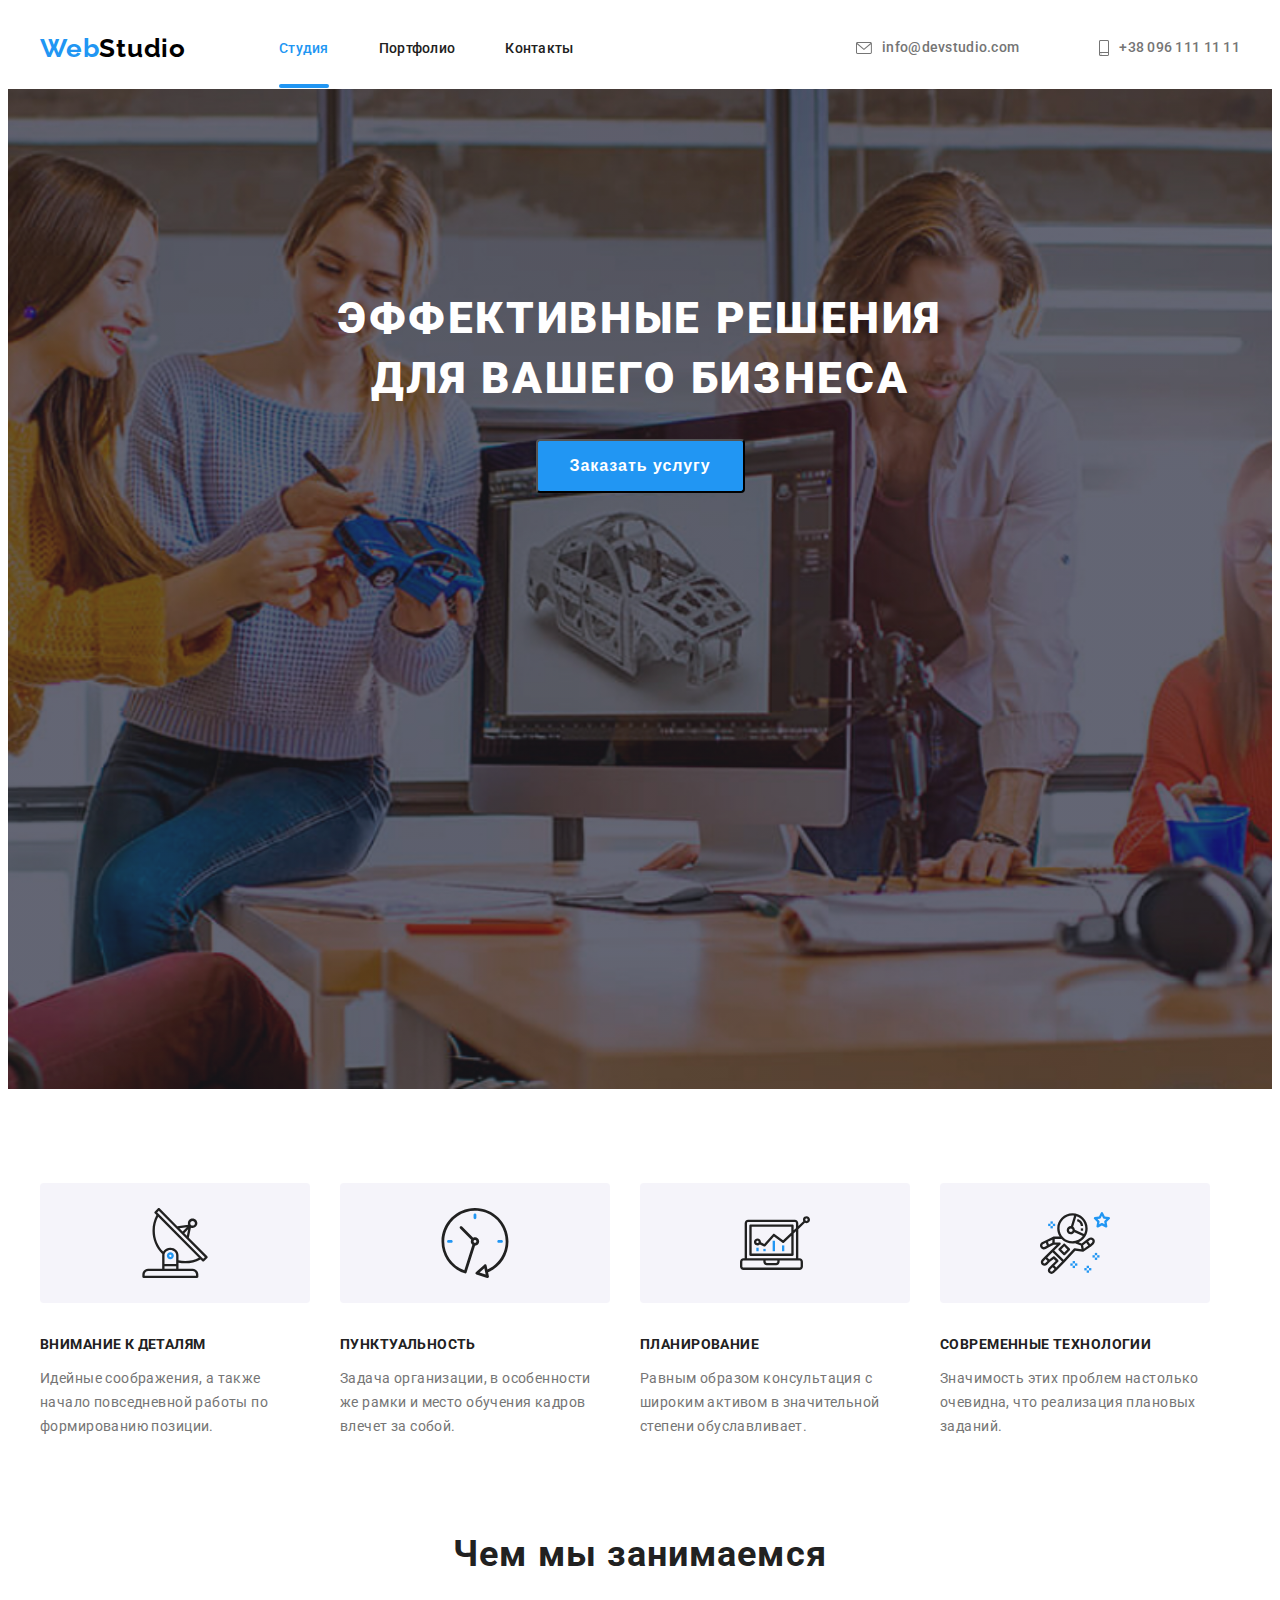
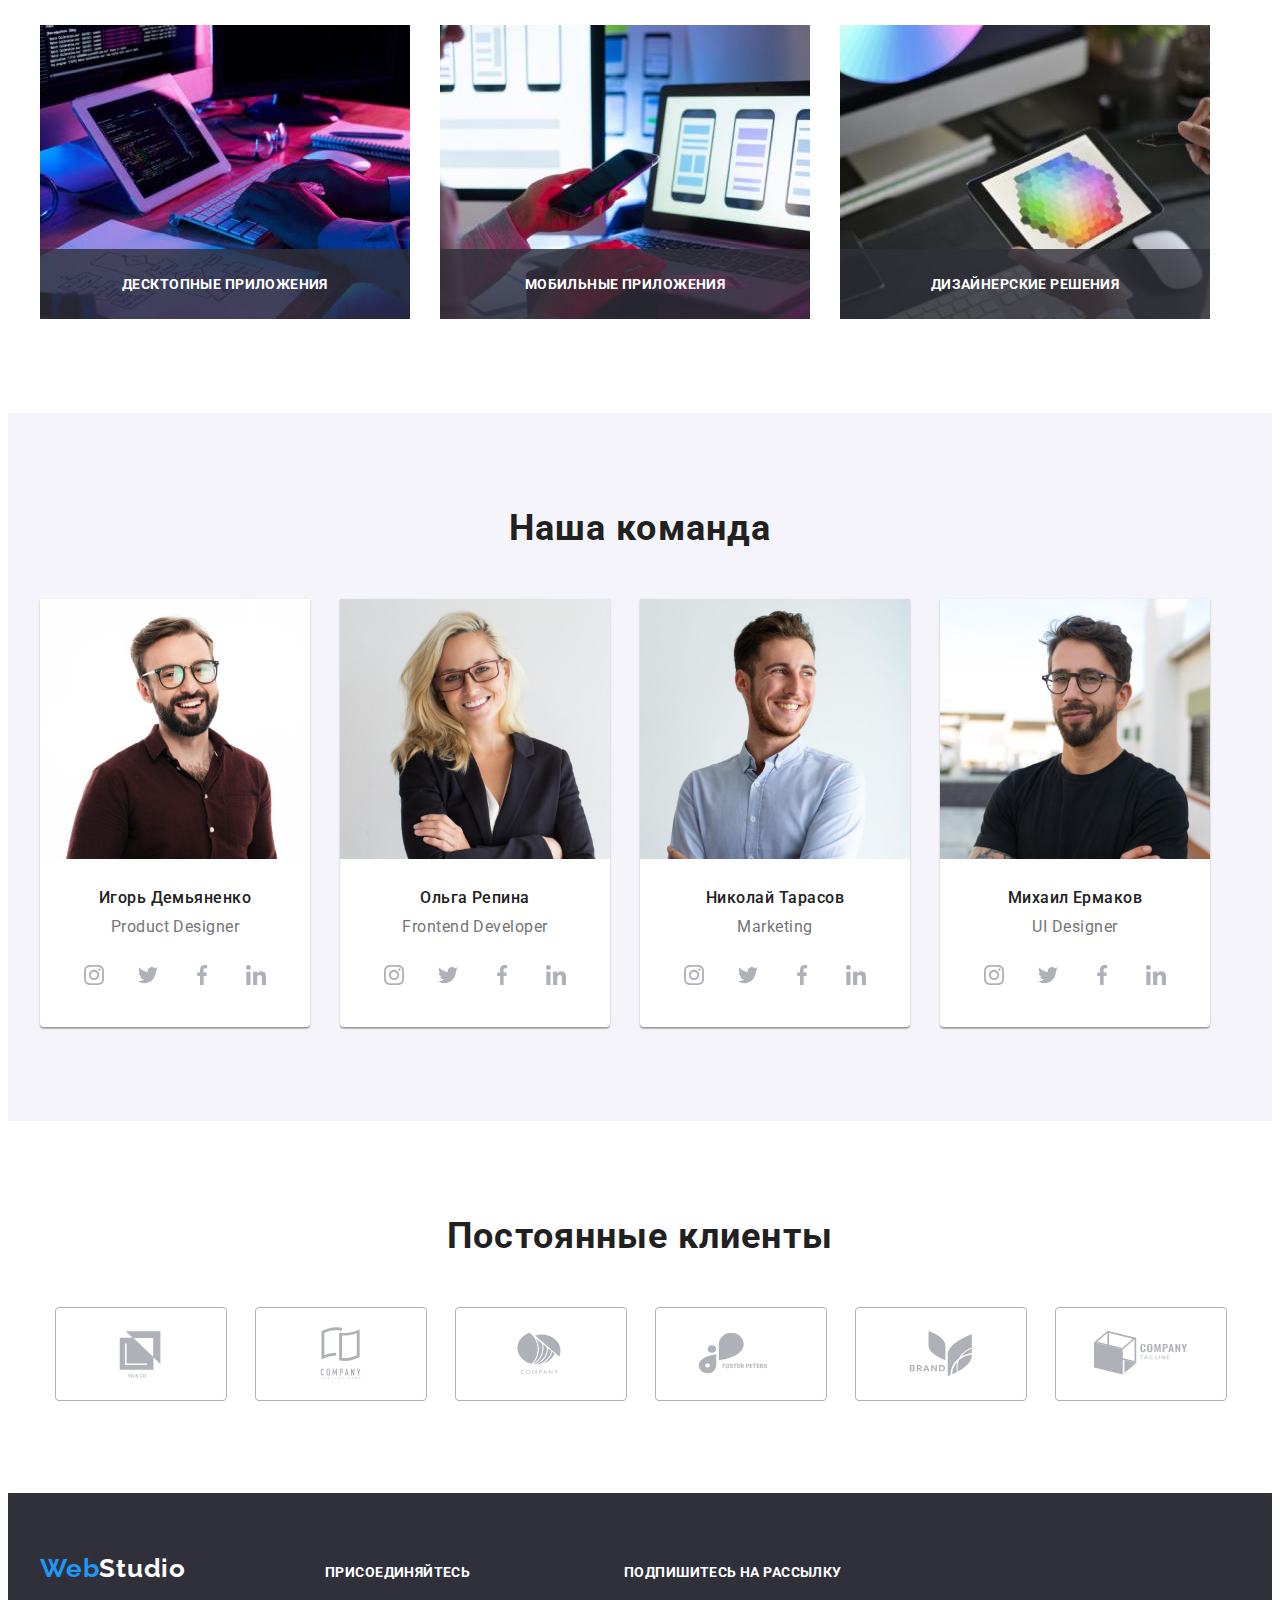
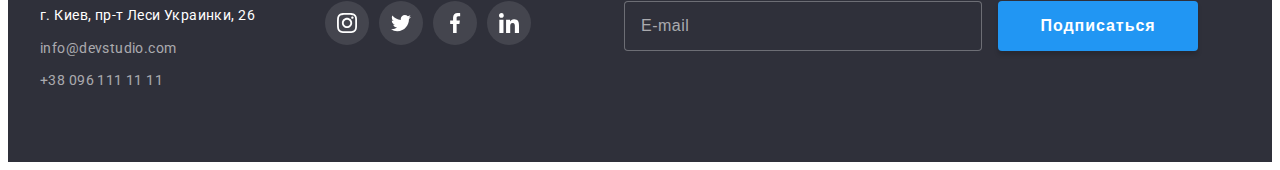
==== index.html @ caceda63 "add focus footer" ====
<!DOCTYPE html>
<html lang="ru">
  <head>
    <meta charset="UTF-8" />
    <meta http-equiv="X-UA-Compatible" content="IE=edge" />
    <meta name="viewport" content="width=device-width, initial-scale=1.0" />
    <title>Document</title>
    <link
      rel="stylesheet"
      href="https://cdnjs.cloudflare.com/ajax/libs/modern-normalize/1.1.0/modern-normalize.min.css"
      integrity="sha512-wpPYUAdjBVSE4KJnH1VR1HeZfpl1ub8YT/NKx4PuQ5NmX2tKuGu6U/JRp5y+Y8XG2tV+wKQpNHVUX03MfMFn9Q=="
      crossorigin="anonymous"
      referrerpolicy="no-referrer"
    />
    <link
    rel="stylesheet"
    href="https://cdnjs.cloudflare.com/ajax/libs/animate.css/4.1.1/animate.min.css"
  />
    <link rel="preconnect" href="https://fonts.googleapis.com" />
    <link rel="preconnect" href="https://fonts.gstatic.com" crossorigin />
    <link
      href="https://fonts.googleapis.com/css2?family=Roboto:wght@400;500;700;900&family=Raleway:wght@700&display=swap"
      rel="stylesheet"
    />
    <link rel="stylesheet" href="./css/styles.css" />
  </head>
  <body>
    <!--Шапка-->
    <header class="page-header">
      <div class="container header-container">
        <a class="link header-logo-web" href="./index.html"
          >Web<span class="link header-logo-studio">Studio</span></a
        >
        <nav class="header-navigation">
          <ul class="list header-list">
            <li class="header-item">
              <a class="link header-link current" href="./index.html">Студия</a>
            </li>
            <li class="header-item">
              <a class="link header-link" href="./portfolio.html">Портфолио</a>
            </li>
            <li class="header-item">
              <a class="link header-link" href="">Контакты</a>
            </li>
          </ul>
        </nav>
        <ul class="list header-link link-box">
          <li class="header-item">
            <a class="header-mail link" href="mailto:info@devstudio.com">
              <svg class="icon-mail" width="16" height="12">
                <use href="./images/icons.svg#icon-email"></use>
              </svg>
              info@devstudio.com</a>
          </li>
          <li class="header-item">
            <a class="header-tel link" href="tel:+380961111111"
              >
              <svg class="icon-tel" width="10" height="16">
                <use href="./images/icons.svg#icon-smartphone"></use>
              </svg>+38 096 111 11 11</a>
          </li>
        </ul> 
      </div>
    </header>
    <main>
      <!--Заглавие - что предлагаем-->
      <section class="hero">
        <div class="container hero-container">
          <h1 class="hero-title">Эффективные решения для вашего бизнеса</h1>
          <p>
            <button class="hero-btn-item" type="button" data-modal-open>Заказать услугу</button>
          </p>
        </div>
      </section>

      <!--Наши особенности-->
      <section class="peculiarities">
        <div class="container peculiarities-container">
          <ul class="peculiarities-list list">
            <li class="peculiarities-title-title">
              <h3 class="peculiarities-title">Внимание к деталям</h3>
              <p class="peculiarities-after-title">
                Идейные соображения, а также начало повседневной работы по
                формированию позиции.
              </p>
            </li>
            <li class="peculiarities-title-title icon-clock">
              <h3 class="peculiarities-title">Пунктуальность</h3>
              <p class="peculiarities-after-title">
                Задача организации, в особенности же рамки и место обучения
                кадров влечет за собой.
              </p>
            </li>
            <li class="peculiarities-title-title icon-diagram">
              <h3 class="peculiarities-title">Планирование</h3>
              <p class="peculiarities-after-title">
                Равным образом консультация с широким активом в значительной
                степени обуславливает.
              </p>
            </li>
            <li class="peculiarities-title-title icon-astronaut">
              <h3 class="peculiarities-title">Современные технологии</h3>
              <p class="peculiarities-after-title">
                Значимость этих проблем настолько очевидна, что реализация
                плановых заданий.
              </p>
            </li>
          </ul>
        </div>
      </section>

      <!--Чем мы знимаемся-->
      <section class="about-work">
        <div class="container work-container">
          <h2 class="work-title">Чем мы занимаемся</h2>
          <ul class="list work-list">
            <li class="work-item">
              <img
                src="./images/box1.jpg"
                alt="Разработка сайтов"
                width="370"
                height="294"
              />
              <p class="work-item-text">Десктопные приложения</p>
            </li>
            <li class="work-item">
              <img
                src="./images/box2.jpg"
                alt="Разработка мобильных приложений"
                width="370"
                height="294"
              />
              <p class="work-item-text">Мобильные приложения</p>
            </li>
            <li class="work-item">
              <img
                src="./images/box3.jpg"
                alt="Вэбдизайн"
                width="370"
                height="294"
              />
              <p class="work-item-text">Дизайнерские решения</p>
            </li>
          </ul>
        </div>
      </section>

      <!--Наша команда-->
      <section class="team">
          <div class="container team-container">
            <h2 class="section team-title">Наша команда</h2>
              <ul class="list team-list">
              <li class="team-item">
              <img
                src="./images/team_card1.jpg"
                alt="Портрет1"
                width="270"
                height="260"
              />
              <div class="persons-title-item-text"><h3 class="persons-title">Игорь Демьяненко</h3>
              <p lang="en" class="persons-item-text">Product Designer</p>
              <ul class="persons-social-list list">
                <li class="persons-social-item">
                  <a href="" class="persons-social-link">
                    <svg class="persons-social-icon" width="20" height="20">
                      <use href="./images/icons.svg#icon-instagram"></use>
                    </svg>
                  </a>
                </li>
                <li class="persons-social-item">
                  <a href="" class="persons-social-link">
                    <svg class="persons-social-icon" width="20" height="20">
                      <use href="./images/icons.svg#icon-twitter-1"></use>
                    </svg>
                  </a>
                </li>
                <li class="persons-social-item">
                  <a href="" class="persons-social-link">
                    <svg class="persons-social-icon" width="20" height="20">
                      <use href="./images/icons.svg#icon-facebook-1"></use>
                    </svg>
                  </a>
                </li>
                <li class="persons-social-item">
                  <a href="" class="persons-social-link">
                    <svg class="persons-social-icon" width="20" height="20">
                      <use href="./images/icons.svg#icon-linkedin-1"></use>
                    </svg>
                  </a>
                </li>
              </ul>
            </div>
            </li>
            <li class="team-item">
              <img
                src="./images/team_card2.jpg"
                alt="Портрет2"
                width="270"
                height="260"
              />
              <div class="persons-title-item-text"><h3 class="persons-title">Ольга Репина</h3>
              <p lang="en" class="persons-item-text">Frontend Developer</p><ul class="persons-social-list list">
                <li class="persons-social-item">
                  <a href="" class="persons-social-link">
                    <svg class="persons-social-icon" width="20" height="20">
                      <use href="./images/icons.svg#icon-instagram"></use>
                    </svg>
                  </a>
                </li>
                <li class="persons-social-item">
                  <a href="" class="persons-social-link">
                    <svg class="persons-social-icon" width="20" height="20">
                      <use href="./images/icons.svg#icon-twitter-1"></use>
                    </svg>
                  </a>
                </li>
                <li class="persons-social-item">
                  <a href="" class="persons-social-link">
                    <svg class="persons-social-icon" width="20" height="20">
                      <use href="./images/icons.svg#icon-facebook-1"></use>
                    </svg>
                  </a>
                </li>
                <li class="persons-social-item">
                  <a href="" class="persons-social-link">
                    <svg class="persons-social-icon" width="20" height="20">
                      <use href="./images/icons.svg#icon-linkedin-1"></use>
                    </svg>
                  </a>
                </li>
              </ul></div>
            </li>
            <li class="team-item">
              <img
                src="./images/team_card3.jpg"
                alt="Портрет3"
                width="270"
                height="260"
              />
              <div class="persons-title-item-text"><h3 class="persons-title">Николай Тарасов</h3>
              <p lang="en" class="persons-item-text">Marketing</p><ul class="persons-social-list list">
                <li class="persons-social-item">
                  <a href="" class="persons-social-link">
                    <svg class="persons-social-icon" width="20" height="20">
                      <use href="./images/icons.svg#icon-instagram"></use>
                    </svg>
                  </a>
                </li>
                <li class="persons-social-item">
                  <a href="" class="persons-social-link">
                    <svg class="persons-social-icon" width="20" height="20">
                      <use href="./images/icons.svg#icon-twitter-1"></use>
                    </svg>
                  </a>
                </li>
                <li class="persons-social-item">
                  <a href="" class="persons-social-link">
                    <svg class="persons-social-icon" width="20" height="20">
                      <use href="./images/icons.svg#icon-facebook-1"></use>
                    </svg>
                  </a>
                </li>
                <li class="persons-social-item">
                  <a href="" class="persons-social-link">
                    <svg class="persons-social-icon" width="20" height="20">
                      <use href="./images/icons.svg#icon-linkedin-1"></use>
                    </svg>
                  </a>
                </li>
              </ul></div>
            </li>
            <li class="team-item-card4">
              <img
                src="./images/team_card4.jpg"
                alt="Портрет4"
                width="270"
                height="260"
              />
              <div class="persons-title-item-text">
                <h3 class="persons-title">Михаил Ермаков</h3>
              <p lang="en" class="persons-item-text">UI Designer</p><ul class="persons-social-list list">
                <li class="persons-social-item">
                  <a href="" class="persons-social-link">
                    <svg class="persons-social-icon" width="20" height="20">
                      <use href="./images/icons.svg#icon-instagram"></use>
                    </svg>
                  </a>
                </li>
                <li class="persons-social-item">
                  <a href="" class="persons-social-link">
                    <svg class="persons-social-icon" width="20" height="20">
                      <use href="./images/icons.svg#icon-twitter-1"></use>
                    </svg>
                  </a>
                </li>
                <li class="persons-social-item">
                  <a href="" class="persons-social-link">
                    <svg class="persons-social-icon" width="20" height="20">
                      <use href="./images/icons.svg#icon-facebook-1"></use>
                    </svg>
                  </a>
                </li>
                <li class="persons-social-item">
                  <a href="" class="persons-social-link">
                    <svg class="persons-social-icon" width="20" height="20">
                      <use href="./images/icons.svg#icon-linkedin-1"></use>
                    </svg>
                  </a>
                </li>
              </ul>
            </div>
          </section>
    </main>
    <!--Постоянные клиенты-->
    <section class="client">
        <div class="container client-container">
          <h2 class="section client-title">Постоянные клиенты</h2>
          <ul class="list client-list">
            <li class="client-social-item">
            <a href="" class="client-social-link">
                    <svg class="client-social-icon" width="106" height="60">
                      <use href="./images/icons.svg#icon-Logo1"></use>
                    </svg>
                  </a>  
            </li>
            <li class="client-social-item">
            <a href="" class="client-social-link">
                    <svg class="client-social-icon" width="106" height="60">
                      <use href="./images/icons.svg#icon-Logo2"></use>
                    </svg>
                  </a>  
            </li>
            <li class="client-social-item">
            <a href="" class="client-social-link">
                    <svg class="client-social-icon" width="106" height="60">
                      <use href="./images/icons.svg#icon-Logo3"></use>
                    </svg>
                  </a>  
            </li>
            <li class="client-social-item">
            <a href="" class="client-social-link">
                    <svg class="client-social-icon" width="106" height="60">
                      <use href="./images/icons.svg#icon-Logo4"></use>
                    </svg>
                  </a>  
            </li>
            <li class="client-social-item">
            <a href="" class="client-social-link">
                    <svg class="client-social-icon" width="106" height="60">
                      <use href="./images/icons.svg#icon-Logo5"></use>
                    </svg>
                  </a>  
            </li>
            <li class="client-social-item">
            <a href="" class="client-social-link">
                    <svg class="client-social-icon" width="106" height="60">
                      <use href="./images/icons.svg#icon-Logo6"></use>
                    </svg>
                  </a>  
            </li>
          </ul>
        </div>
    </section>
    <!--Подвал: адрес и контакты-->
    <footer class="footer">
      <div class="container footer-container">
        <div>
        <a
          class="link footer-logo-web"
          href="./index.html"
          rel="noopener noreferrer"
          >Web<span class="link footer-logo-studio">Studio</span></a
        >
        <address class="contacts-address">
          <a
            class="contacts-link link"
            href="https://goo.gl/maps/BQcuCL7h7WmTH79J6"
            target="_blank"
            rel="noopener noreferrer"
            >г. Киев, пр-т Леси Украинки, 26</a
          >
        </address>
        <ul class="list contacts-link">
          <li class="contacts-item">
            <a class="contacts-mail link" href="mailto:info@devstudio.com"
              >info@devstudio.com</a
            >
          </li>
          <li class="contacts-item">
            <a class="contacts-tel link" href="tel:+380961111111"
              >+38 096 111 11 11</a
            >
          </li>
        </ul>
        </div>
        <div class="social-title-title">
        <p class="social-title">Присоединяйтесь</p>
        <ul class="list social-aftter-list">
          <li class="social-social-item">
            <a href="" class="social-social-link">
                    <svg class="social-social-icon" width="20" height="20">
                      <use href="./images/icons.svg#icon-instagram"></use>
                    </svg>
                  </a>
          </li>
          <li class="social-social-item">
            <a href="" class="social-social-link">
                    <svg class="social-social-icon" width="20" height="20">
                      <use href="./images/icons.svg#icon-twitter-1"></use>
                    </svg>
                  </a>
          </li>
          <li class="social-social-item">
            <a href="" class="social-social-link">
                    <svg class="social-social-icon" width="20" height="20">
                      <use href="./images/icons.svg#icon-facebook-1"></use>
                    </svg>
                  </a>
          </li>
          <li class="social-social-item">
            <a href="" class="social-social-link">
                    <svg class="social-social-icon" width="20" height="20">
                      <use href="./images/icons.svg#icon-linkedin-1"></use>
                    </svg>
                  </a>
          </li>
        </ul>
        </div>
        <div class="social-newsletter-title">
        <p class="social-newsletter">Подпишитесь на рассылку</p>
        <form action="#" class="online-form">
          <label for="user-email">
          <input type="email"
          class="online-input" 
          name="online-email"
          id="user-email"
          placeholder="E-mail"></label>
          <button type="submit" class="online-btn">Подписаться</button>

        </form>
        </div>
      </div>
    </footer>
    <div class="backdrop is-hidden" data-modal>
            <div class="modal">
                <button type="button" class="modal-close" data-modal-close>
                    <svg class="modal-close-icon" width="18" height="18">
                        <use href="./images/icons.svg#icon-close"></use>
                    </svg>
                </button>
                <p class="modal-title">Оставьте свои данные, мы вам перезвоним</p>
                <form action="user-name" class="modal-form">
                  <div class="modal-field">
                  <label for="user-name" class="form-input-text">Имя</label>
                  <input type="name" class="modal-form-input" 
                  name="user-name" id="user-name" 
                  required
                  minlength="2" 
                  >
                  </div>
                  <div class="modal-field">
                  <label for="user-tel" class="form-input-text">Телефон</label>
                  <input type="tel" class="modal-form-input"
                  name="user-tel" id="user-tel"
                  required  
                  >
                  </div>
                  <div class="modal-field">
                  <label for="user-email" class="form-input-text">Почта</label>
                  <input type="email" class="modal-form-input"
                  name="user-email" id="user-email"
                  required  
                  >
                  </div>
                  <div class="modal-field">
                  <label for="user-comment" class="form-input-text">Комментарий</label>
                  <textarea name="user-comment" id="user-comment"
                  class="modal-form-text"
                  placeholder="Введите текст"></textarea>
                  </div>
                  <div class="checkbox">
                        <input class="modal-check visually-hidden"
                            type="checkbox"
                            name="policy"
                            id="policy"
                            value="Соглашаюсь с рассылкой и принимаю Условия договора"
                            required >
                        <label for="policy" class="check-text">
                            <span class="check-item">
                                <svg class="check-icon" width="11" height="8">
                                    <use
                                        href="./images/icons.svg#icon-vector"
                                    ></use>
                                </svg>
                            </span>
                            Соглашаюсь с рассылкой и принимаю  <span><a class="link-policy" href="">
                            Условия договора</a></span> 
                        </label>
                    </div>
                  <button type="submit" class="btn-modal-btn">Отправить</button>
                  
                </form>

            </div>
        </div>
        <script src="./js/modal.js"></script>
  </body>
</html>
---- css/styles.css ----
:root {
  --main-title-color: #ffffff;
  --second-title-color: #212121;
  --main-text-color: #757575;
  --second-text-color: #ffffff;
  --third-text-color: rgba(255, 255, 255, 0.6);
  --accent-color: #2196f3;
  --main-btn-color: #ffffff;
  --header-text-color: #212121;
}

p,
h1,
h2,
h3,
h4,
h5,
h6 {
  margin: 0;
}

ul {
  margin: 0;
  padding: 0;
}

button {
  cursor: pointer;
}

img {
  display: block;
}

.container {
  width: 1200px;
  padding-left: 15px;
  padding-right: 15px;
  margin: 0 auto;
}

.list {
  list-style: none;
}

.link {
  text-decoration: none;
}
.visually-hidden {
  position: absolute;
  white-space: nowrap;
  width: 1px;
  height: 1px;
  overflow: hidden;
  border: 0;
  padding: 0;
  clip: rect(0 0 0 0);
  clip-path: inset(50%);
  margin: -1px;
}

body {
  font-family: "Roboto", sans-serif;
  
}

/*-----------------HEADER------------*/
.page-header {
  width: 100%;
  top: 0;
  left: 0;
  background-color: #ffffff;
  padding-top: 25px;
  padding-bottom: 25px;
}

.header-list {
  display: flex;
}

.header-navigation {
  display: flex;
  align-items: center;
}

.link-box {
  display: flex;
  align-items: center;
  margin-left: auto;
}

.header-container {
  display: flex;
  align-items: center;
}

.header-item:not(:last-child) {
  margin-right: 50px;
}

.header-logo-web {
  font-family: Raleway;
  font-style: normal;
  font-weight: 700;
  font-size: 26px;
  line-height: 1.19;
  letter-spacing: 0.03em;
  color: #2196f3;
  margin-right: 93px;
}

.header-logo-studio {
  font-family: Raleway;
  font-style: normal;
  font-weight: 700;
  font-size: 26px;
  line-height: 1.19;
  letter-spacing: 0.03em;
  color: #000000;
}

.header-link {
  display: flex;
  font-weight: 500;
  font-size: 14px;
  line-height: 1.13;
  letter-spacing: 0.02em;
  color: var(--header-text-color);
  position: relative;
  transition: color 250ms cubic-bezier(0.4, 0, 0.2, 1);
}

.header-link.current::after {
content: "";
width: 100%;
height: 4px;
background-color: #2196F3;
position: absolute;
bottom: -32px;
left: 0;
border-radius: 2px;
}

.header-link:hover,
.header-link:focus {
  color: var(--accent-color);
}

.current {
  color: var(--accent-color);
}


.header-mail {
  display: flex;
  align-items: center;
  font-weight: 500;
  font-size: 14px;
  line-height: 1.14;
  letter-spacing: 0.02em;
  margin-right: 30px;
  color: var(--main-text-color);
  transition: color 250ms cubic-bezier(0.4, 0, 0.2, 1);

}

/* .header-mail:hover,
.header-mail:focus {
  color: var(--accent-color);
} */

.icon-mail {
  margin-right: 10px;
  fill: currentColor;
}

.header-mail:hover,
.header-mail:focus {
  color: var(--accent-color);
}

.header-tel {
  display: flex;
  align-items: center;
  font-weight: 500;
  font-size: 14px;
  line-height: 1.14;
  letter-spacing: 0.02em;
  color: var(--main-text-color);
  transition: color 250ms cubic-bezier(0.4, 0, 0.2, 1);
}

.icon-tel {
  margin-right: 10px;
  fill: currentColor;
}

.header-tel:hover,
.header-tel:focus {
  color: var(--accent-color);
}

/* --------Что предлагаем------ */
.hero {
  margin: 0 auto;
  max-width: 1600px;
  height: 600px;
  background: #2f303a;
  text-align: center;
  padding-top: 200px;
  padding-bottom: 200px;
  background-image: linear-gradient(
      rgba(47, 48, 58, 0.4),
      rgba(47, 48, 58, 0.4)
    ),
    url("../images/overlay2.jpg");
  background-repeat: no-repeat;
  background-position: center;
  background-size: cover;
  background-color: var(--main-title-color);
}

.hero-container {
  width: 696px;
}

.hero-title {
  font-weight: 900;
  font-size: 44px;
  line-height: 1.36;
  letter-spacing: 0.06em;
  text-transform: uppercase;
  color: var(--main-title-color);
}

.hero-btn-item {
  margin-top: 30px;
  font-weight: 700;
  font-size: 16px;
  line-height: 1.87;
  display: inline-block;
  align-items: center;
  letter-spacing: 0.06em;
  color: var(--main-btn-color);
  background-color: #2196F3;
  border-radius:4px
  box-shadow;: 0px, 4px
rgba(0, 0, 0, 0.15);

  cursor: pointer;
  border-radius: 4px;
  padding: 10px 32px;
  transition: background-color 250ms cubic-bezier(0.4, 0, 0.2, 1);
}

.hero-btn-item:hover,
.hero-btn-item:focus {
  background-color:#188CE8;
}

.hero-btn {
  font-weight: 500;
  font-size: 16px;
  line-height: 1.87;
  display: flex;
  align-items: center;
  text-align: center;
  letter-spacing: 0.06em;
  color: var(--header-text-color);
  cursor: pointer;
  border-style: none;
  border-radius: 4px;
  padding: 6px 22px;
  transition: color 250ms cubic-bezier(0.4, 0, 0.2, 1), background-color 250ms cubic-bezier(0.4, 0, 0.2, 1), box-shadow 250ms cubic-bezier(0.4, 0, 0.2, 1);
}

.hero-btn:hover,
.hero-btn:focus {
  color: var(--main-btn-color);
  box-shadow: 0px 3px 1px rgba(0, 0, 0, 0.1), 0px 1px 2px rgba(0, 0, 0, 0.08),
    0px 2px 2px rgba(0, 0, 0, 0.12);
  border-radius: 4px;
  background: #2196f3;
}

/*-----Наши особенности-------*/

.peculiarities {
  padding-top: 94px;
  padding-bottom: 94px;
}

.peculiarities-list {
  display: flex;
}

.peculiarities-title-title:not(:last-child) {
  margin-right: 30px;
  width: 270px;
}

.peculiarities-title-title::before {
  display: block;
  content: "";
  width: 270px;
  height: 120px;
  background-color: #f5f4fa;
  margin-bottom: 25px;
  border-radius: 4px;
  background-image: url("../images/antenna.svg");
  background-repeat: no-repeat;
  background-position: center;
}

.icon-clock::before {
  background-image: url("../images/clock.svg");
}

.icon-diagram::before {
  background-image: url("../images/diagram.svg");
}

.icon-astronaut::before {
  background-image: url("../images/astronaut.svg");
}

.peculiarities-title {
  font-weight: 700;
  font-size: 14px;
  line-height: 1.71;
  letter-spacing: 0.03em;
  text-transform: uppercase;
  color: var(--second-title-color);
  margin-top: 30px;
  margin-bottom: 10px;
}

.peculiarities-after-title {
  font-weight: normal;
  font-size: 14px;
  line-height: 1.71;
  letter-spacing: 0.03em;
  color: var(--main-text-color);
  width: 270px;
}

/*--------------Чем мы занимаемся------*/
.about-work {
  padding-bottom: 94px;
}

.work-list {
  display: flex;
}

.work-item:not(:last-child) {
  margin-right: 30px;
}

.work-item {
  position: relative;
  overflow: hidden;
}

.work-item > .work-item-text {
position: absolute;
top: 224px;
right: 0;
margin: 0;
width: 370px;
height: 70px;
background: rgba(47, 48, 58, 0.8);
font-family: Roboto;
font-style: normal;
font-weight: 700;
font-size: 14px;
line-height: 16px;
padding-top: 27px;
text-align: center;
letter-spacing: 0.03em;
text-transform: uppercase;
color: #FFFFFF; 
}

.work-title {
  margin-bottom: 50px;
  font-weight: 700;
  font-size: 36px;
  line-height: 1.17;
  text-align: center;
  letter-spacing: 0.03em;
  color: var(--second-title-color);
}

/*-------------Наша команда---------*/
.team {
  background-color: #F5F4FA;
  padding-top: 94px;
  padding-bottom: 94px;
}

.team-title {
  font-weight: 700;
  font-size: 36px;
  line-height: 1.17;
  text-align: center;
  letter-spacing: 0.03em;
  color: var(--second-title-color);
  margin-bottom: 50px;
}

.team-list {
  display: flex;
}
.team-item:not(:last-child) {
  margin-right: 30px;
  display: block;
  text-align: center;
  background-color: #FFFFFF;
  box-shadow: 0px 1px 3px rgba(0, 0, 0, 0.12), 0px 1px 1px rgba(0, 0, 0, 0.14),
    0px 2px 1px rgba(0, 0, 0, 0.2);
  border-radius: 0px 0px 4px 4px;
  transition: box-shadow 250ms cubic-bezier(0.4, 0, 0.2, 1);
}

.team-item-card4 {
  background-color: #FFFFFF;
  box-shadow: 0px 1px 3px rgba(0, 0, 0, 0.12), 0px 1px 1px rgba(0, 0, 0, 0.14),
    0px 2px 1px rgba(0, 0, 0, 0.2);
  border-radius: 0px 0px 4px 4px;
  transition: box-shadow 250ms cubic-bezier(0.4, 0, 0.2, 1);
}

.persons-title {
  font-weight: 500;
  font-size: 16px;
  line-height: 1.18;
  text-align: center;
  letter-spacing: 0.03em;
  color: var(--second-title-color);
  margin-bottom: 10px;
}

.persons-item-text {
  font-weight: normal;
  font-size: 16px;
  line-height: 1.18;
  text-align: center;
  letter-spacing: 0.03em;
  color: var(--main-text-color);
  margin-bottom: 16px;
}

.persons-title-item-text {
  padding-top: 30px;
  padding-bottom: 30px;
}

.persons-social-item {
  width: 44px;
  height: 44px;
}

.persons-social-item + .persons-social-item {
  margin-left: 10px;
}

.persons-social-list {
  display: flex;
  justify-content: center;
}

.persons-social-link {
  width: 100%;
  height: 100%;
  border-radius: 50%;
  display: flex;
  align-items: center;
  justify-content: center;
  color: #afb1b8;
  transition: color 250ms cubic-bezier(0.4, 0, 0.2, 1), background-color 250ms cubic-bezier(0.4, 0, 0.2, 1);
}

.persons-social-icon {
  fill: currentColor;
}

.persons-social-link:hover,
.persons-social-link:focus {
  background-color: var(--accent-color);
  color: var(--main-title-color);
}

/* --------- Постоянные клиенты */
.client {
  background-color: #ffffff;
  padding-top: 94px;
  padding-bottom: 94px;
}

.client-title {
  font-family: Roboto;
  font-style: normal;
  font-weight: bold;
  font-size: 36px;
  line-height: 42px;
  text-align: center;
  letter-spacing: 0.03em;
  color: #212121;
  margin-bottom: 50px;
}

.client-list {
  display: flex;
  justify-content: center;
}

.client-social-item {
  width: 170px;
  height: 92px;
}

.client-social-item + .client-social-item {
  margin-left: 30px;
}

.client-social-link {
  width: 100%;
  height: 100%;
  display: flex;
  align-items: center;
  justify-content: center;
  color: #afb1b8;
  border: 1px solid #afb1b8;
  border-radius: 4px;
  transition: color 250ms cubic-bezier(0.4, 0, 0.2, 1), border-color 250ms cubic-bezier(0.4, 0, 0.2, 1);
}

.client-social-icon {
  fill: currentColor;
}

.client-social-link:hover,
.client-social-link:focus {
  border-color: var(--accent-color);
  color: var(--accent-color);
}

/*-------------Подвал--------*/
.footer {
  background-color: #2f303a;
  padding-top: 60px;
  padding-bottom: 60px;
}

.footer-container {
  display: flex;
  align-items: baseline;
}

.footer-logo-web {
  font-family: Raleway;
  font-style: normal;
  font-weight: 700;
  font-size: 26px;
  line-height: 1.19;
  letter-spacing: 0.03em;
  color: #2196f3;
}

.footer-logo-studio {
  font-family: Raleway;
  font-style: normal;
  font-weight: 700;
  font-size: 26px;
  line-height: 1.19;
  letter-spacing: 0.03em;
  color: #ffffff;
}

.contacts-address {
  margin-top: 20px;
  margin-bottom: 9px;
}

.contacts-item {
  margin-bottom: 9px;
}

.contacts-link {
  font-weight: normal;
  font-style: normal;
  font-size: 14px;
  line-height: 1.71;
  letter-spacing: 0.03em;
  color: var(--second-text-color);
}

.contacts-mail {
  font-weight: normal;
  font-size: 14px;
  line-height: 1.71;
  letter-spacing: 0.03em;
  color: var(--third-text-color);
  padding-bottom: 20px;
}

.contacts-tel {
  font-style: normal;
  font-weight: normal;
  font-size: 14px;
  line-height: 1.71;
  letter-spacing: 0.03em;
  color: var(--third-text-color);
  
}

/* -------Присоединяйтесь------- */

.social-title-title {
  margin-left: 70px;
}

.social-title {
  font-family: Roboto;
  font-style: normal;
  font-weight: 700;
  font-size: 14px;
  line-height: 1.14;
  letter-spacing: 0.03em;
  text-transform: uppercase;
  color: #ffffff;
  margin-bottom: 20px;
}

.social-aftter-list {
  display: flex;
}

.social-social-item {
  width: 44px;
  height: 44px;
}

.social-social-item:not(:last-child) {
  margin-right: 10px;
}

.social-social-link {
  width: 100%;
  height: 100%;
  border-radius: 50%;
  display: flex;
  align-items: center;
  justify-content: center;
  background: rgba(255, 255, 255, 0.1);
  transition: color 250ms cubic-bezier(0.4, 0, 0.2, 1), background-color 250ms cubic-bezier(0.4, 0, 0.2, 1);
  
}

.social-social-link {
  fill: #ffffff;
}

.social-social-link:hover,
.social-social-link:focus {
  background-color: var(--accent-color);
  color: var(--main-title-color);
}

/* ---------Подпишитесь на рассылку----- */

.social-newsletter-title{
  margin-left: 93px;
}

.social-newsletter {
  font-family: Roboto;
  font-style: normal;
  font-weight: 700;
  font-size: 14px;
  line-height: 1.14;
  letter-spacing: 0.03em;
  text-transform: uppercase;
  color: #FFFFFF;
  margin-bottom: 20px;
}

.online-input {
  width: 358px;
  height: 50px;
  left: 815px;
  top: 2787px;
  border: 1px solid rgba(255, 255, 255, 0.3);
  box-sizing: border-box;
  box-shadow: 0px 4px 4px rgba(0, 0, 0, 0.15));
  border-radius: 4px;
  background-color: #2F303A;
  padding-left: 16px;
  outline: none;
  font-weight: normal;
  font-size: 16px;
  line-height: 1.25
  display: flex;
  align-items: center;
  letter-spacing: 0.03em;
  color: #FFFFFF99;
  transition: background-color 250ms cubic-bezier(0.4, 0, 0.2, 1);
}

.online-input:focus {
  border-color: #2196F3;
  transition: background-color 250ms cubic-bezier(0.4, 0, 0.2, 1);
}

.online-input::placeholder {
font-weight: normal;
font-size: 16px;
line-height: 1.25;
display: flex;
align-items: center;
letter-spacing: 0.03em;
color: rgba(255, 255, 255, 0.6);
transition: background-color 250ms cubic-bezier(0.4, 0, 0.2, 1);
}

.online-btn {
  width: 200px;
  height: 50px;
  margin-left: 12px;
  font-weight: bold;
  font-size: 16px;
  line-height: 1.88px;
  align-items: center;
  text-align: center;
  letter-spacing: 0.06em;
  color: var(--main-btn-color);
  background-color: #2196F3;
  cursor: pointer;
  box-shadow: 0px 4px 4px rgba(0, 0, 0, 0.15);
  border-radius: 4px;
  transition: background-color 250ms cubic-bezier(0.4, 0, 0.2, 1);
  border: none;
}

.online-btn:hover,
.online-btn:focus {
  color: var(--main-btn-color);
  background-color:#188CE8;
  transition: background-color 250ms cubic-bezier(0.4, 0, 0.2, 1);
}



/* -------Модальное окно--------- */
.backdrop {
    width: 100vw;
    height: 100vh;
    background-color: rgba(0, 0, 0, 0.418);
    position: fixed;
    top: 0;
    transition: opacity 1000ms, visibility 1000ms;
}

.backdrop.is-hidden .modal {
  transform: scale(1.5) rotate(180deg) translate(-1000px);
  transition: transform 1000ms;
}

.modal {
    width: 528px;
    min-height: 581px;
    background-color: #ffffff;
    position: absolute;
    left: 50%;
    top: 50%;
    padding: 40px;
    transform: scale(1) rotate(0);
    transform: translate(-50%,-50%);
    box-shadow: 0px 1px 3px rgba(0, 0, 0, 0.12), 0px 1px 1px rgba(0, 0, 0, 0.14), 0px 2px 1px rgba(0, 0, 0, 0.2);
    border-radius: 4px;
  }

.modal-close {
    width: 30px;
    height: 30px;
    background: #FFFFFF;
    box-sizing: border-box;
    border: 1px solid rgba(0, 0, 0, 0.1);
    border-radius: 50%;
    position: absolute;
    top: 10px;
    right: 10px;
    display: flex;
    align-items: center;
    justify-content: center;
}

.is-hidden {
  visibility: hidden;
  opacity: 0;
  pointer-events: none;
}

.modal-title {
font-family: Roboto;
font-style: normal;
font-weight: 700;
font-size: 20px;
line-height: 1.15;
text-align: center;
letter-spacing: 0.03em;
color: #212121;
margin-bottom: 30px;
}

.modal-field {
  margin-bottom: 10px;
}

.modal-form-input {
width: 448px;
height: 40px;
left: 576px;
top: 314px;
border: 1px solid rgba(33, 33, 33, 0.2);
box-sizing: border-box;
border-radius: 4px;
padding-left: 12px;
padding-right: 12px;
color: var(--main-text-color);
font-weight: normal;
outline: none;
}

.modal-form-text {
width: 448px;
height: 120px;
left: 576px;
top: 518px;
border: 1px solid rgba(33, 33, 33, 0.2);
box-sizing: border-box;
border-radius: 4px;
resize: none;
padding: 12px 16px;
}

.modal-form-text::placeholder {
font-family: Roboto;
font-style: normal;
font-weight: normal;
font-size: 12px;
line-height: 1.17;
letter-spacing: 0.01em;
color: rgba(117, 117, 117, 0.5);;
}

.form-input-text {
font-family: Roboto;
font-style: normal;
font-weight: normal;
font-size: 12px;
line-height: 1.17;
letter-spacing: 0.01em;
color: #757575;
margin-bottom: 4px;
display: block;
}

.check-item {
  /* position: absolute; */
  width: 16px;
  height: 15px;
  border: 0.2px solid #FFFFFF;
  border-radius: 2px;
  background: #2196F3;
  margin-right: 8.38px;
  display: flex;
  align-items: center;
  justify-content: center;
}

.check-icon {
  fill:#ffffff;
}



.check-text {
position: relative;
font-family: Roboto;
font-style: normal;
font-weight: normal;
font-size: 14px;
line-height: 1.71;
letter-spacing: 0.03em;
color: #757575;

}

.link-policy {
  color: var(--accent-color);
}
.btn-modal-btn {
  width: 200px;
  height: 50px;
  margin:0 auto;
  font-weight: 700;
  font-size: 16px;
  line-height: 1.87;
  display: block;
  letter-spacing: 0.06em;
  color: var(--main-btn-color);
  background-color: #2196F3;
  box-shadow: 0px 4px 4px rgba(0, 0, 0, 0.15);
  border-radius: 4px;
  border: none;
  cursor: pointer;
  border-radius: 4px;
  padding: 10px 32px;
  transition: background-color 250ms cubic-bezier(0.4, 0, 0.2, 1);
}

/* .btn-modal-btn:hover,
.btn-modal-btn:focus {
  color: var(--main-btn-color);
  box-shadow: 0px 3px 1px rgba(0, 0, 0, 0.1), 0px 1px 2px rgba(0, 0, 0, 0.08),
    0px 2px 2px rgba(0, 0, 0, 0.12);
  border-radius: 4px;
  background-color:#188CE8;
} */

/*---------------Портфолио-------*/
/*---------------Шапка---------*/
.page-header-portfolio {
  padding-top: 25px;
  padding-bottom: 25px;
  border-bottom: 1px solid #ececec;
}
.header-container-portfolio {
  display: flex;
  align-items: center;
}

/*-----------Кнопки-навигация------*/
.features {
  padding-top: 94px;
  padding-bottom: 94px;
}

.features-list {
  display: flex;
  justify-content: center;
  margin-bottom: 50px;
}

.features-item:not(:last-child) {
  margin-right: 8px;
}

/*--------Проекты-------*/

.features-card-list {
  display: flex;
  flex-wrap: wrap;
  margin-right: -30px;
}

.card-item {
  margin-right: 30px;
  margin-bottom: 30px;
  transition: box-shadow 250ms cubic-bezier(0.4, 0, 0.2, 1);
}

.card-item:hover .card-item-top-text {
  transform: translateY(0);
}

.card-item-wrap {
  position: relative;
  overflow: hidden;
}

.card-item-top-text {
  position: absolute;
  top: 0;
  left: 0;
  /* width: 370px; */
  height: 101%;
  background: rgba(33, 150, 243, 0.9);
  padding: 63px 24px;

  font-family: Roboto;
  font-style: normal;
  font-weight: normal;
  font-size: 18px;
  line-height: 1.56;
  letter-spacing: 0.03em;
  color: #FFFFFF;
  transform: translateY(100%);
  transition: transform 250ms cubic-bezier(0.4, 0, 0.2, 1);  
}

.card-item:nth-child(n3) {
  margin-right: 0;
}

.card-item:nth-last-child(-n + 3) {
  margin-bottom: 0;
}

.card-item:hover,
.card-item:focus {
  box-shadow: 0px 1px 1px rgba(0, 0, 0, 0.12), 0px 4px 4px rgba(0, 0, 0, 0.06),
    1px 4px 6px rgba(0, 0, 0, 0.16);
}

.card-text {
  font-weight: 700;
  font-size: 18px;
  line-height: 2;
  letter-spacing: 0.06em;
  color: var(--second-title-color);
}

.card-item-text {
  font-weight: normal;
  font-size: 16px;
  line-height: 1.8;
  letter-spacing: 0.03em;
  color: var(--main-text-color);
}

.card-text-item-text {
  padding: 20px 24px;
  border: 1px solid #eeeeee;
}
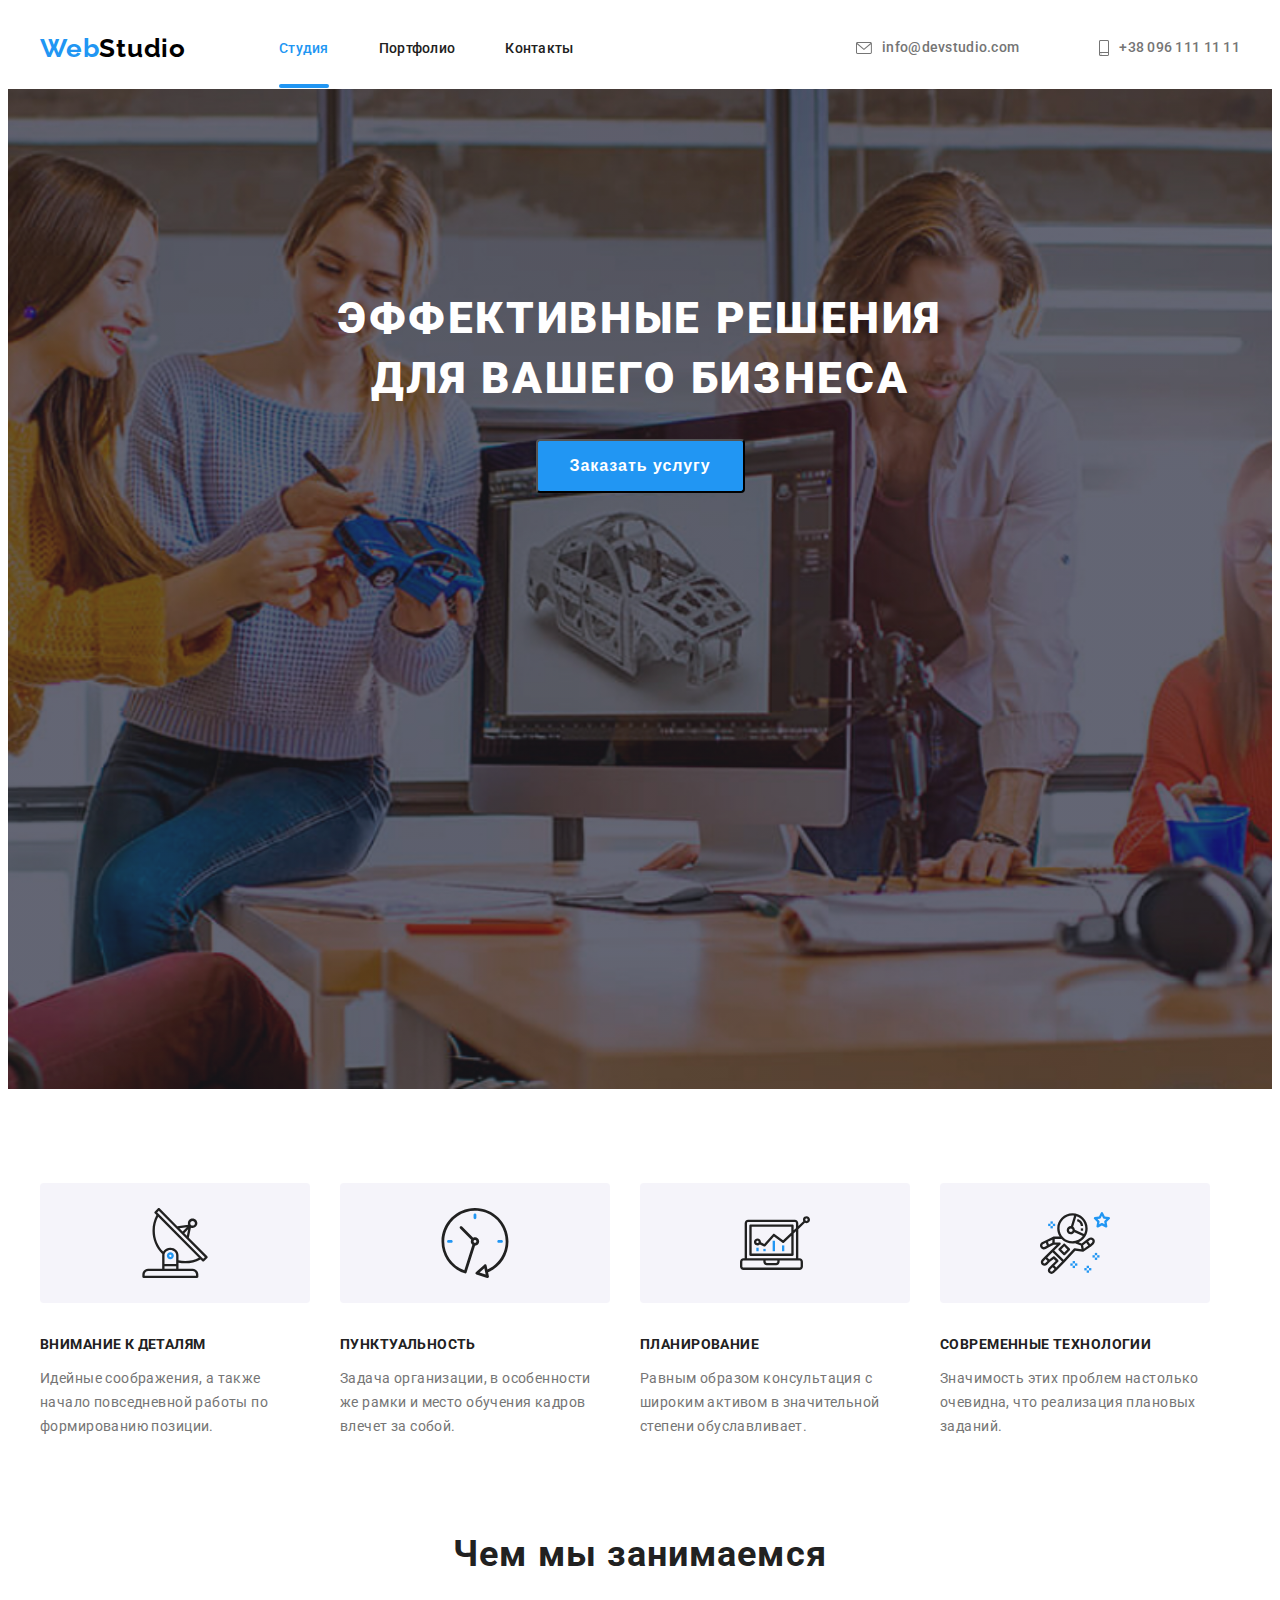
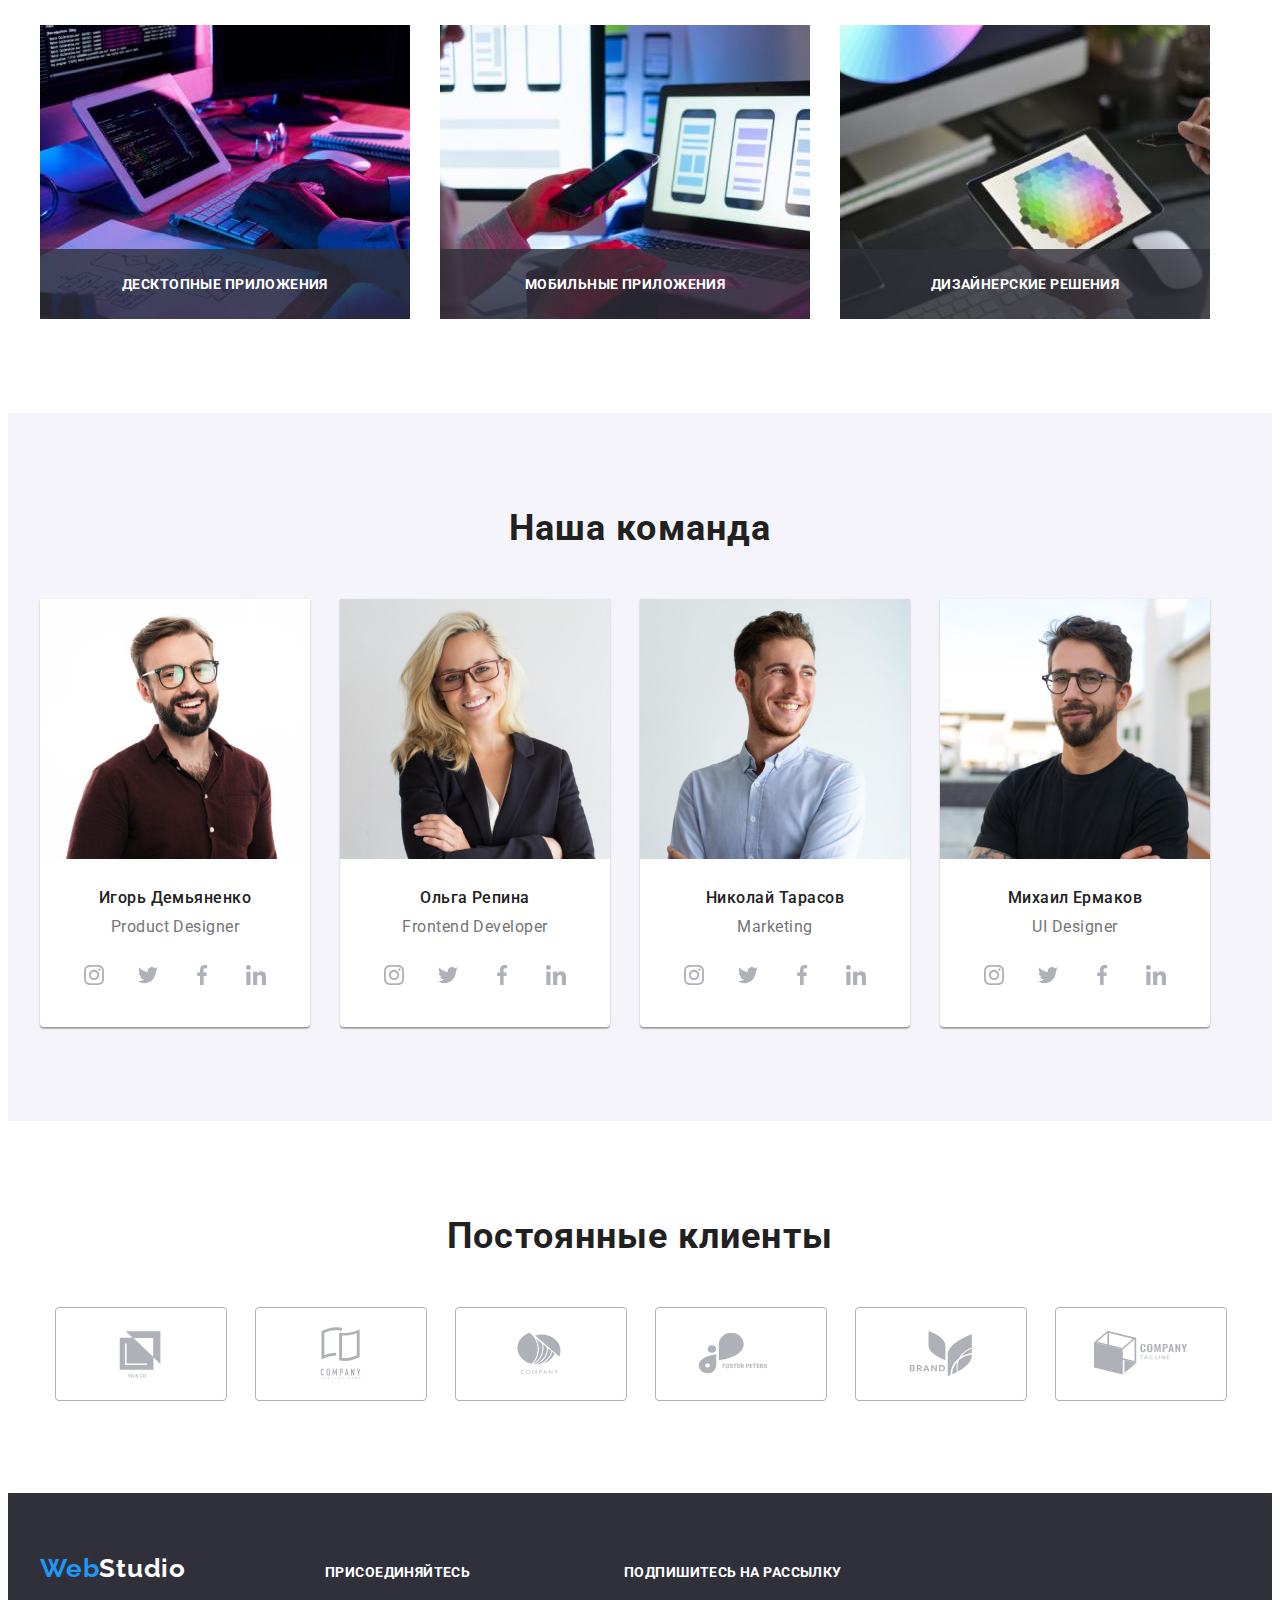
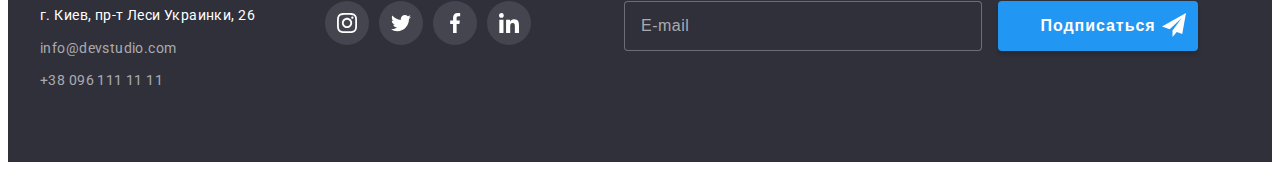
==== commit 17f35c7e: "add icons modal" ====
--- a/index.html
+++ b/index.html
@@ -436,7 +436,9 @@
           id="user-email"
           placeholder="E-mail"></label>
           <button type="submit" class="online-btn">Подписаться</button>
-
+              <svg class="send-icon" width="24" height="24">
+                        <use href="./images/icons.svg#icon-send"></use>
+                    </svg>
         </form>
         </div>
       </div>
@@ -452,11 +454,16 @@
                 <form action="user-name" class="modal-form">
                   <div class="modal-field">
                   <label for="user-name" class="form-input-text">Имя</label>
-                  <input type="name" class="modal-form-input" 
-                  name="user-name" id="user-name" 
-                  required
-                  minlength="2" 
-                  >
+                  <div class="input-wrup">
+                    <input type="name" class="modal-form-input" 
+                    name="user-name" id="user-name" 
+                    required
+                    minlength="2" 
+                    >
+                    <svg class="input-icon" width="18" height="18">
+                      <use href="./images/icons.svg#icon-person"></use>
+                    </svg>
+                  </div>
                   </div>
                   <div class="modal-field">
                   <label for="user-tel" class="form-input-text">Телефон</label>
@@ -492,8 +499,7 @@
                                         href="./images/icons.svg#icon-vector"
                                     ></use>
                                 </svg>
-                            </span>
-                            Соглашаюсь с рассылкой и принимаю  <span><a class="link-policy" href="">
+                            </span>Соглашаюсь с рассылкой и принимаю<span><a class="link-policy" href="">
                             Условия договора</a></span> 
                         </label>
                     </div>
--- a/css/styles.css
+++ b/css/styles.css
@@ -724,6 +724,13 @@
 transition: background-color 250ms cubic-bezier(0.4, 0, 0.2, 1);
 }
 
+.send {
+  position: relative;
+  display: flex;
+}
+
+
+
 .online-btn {
   width: 200px;
   height: 50px;
@@ -741,6 +748,7 @@
   border-radius: 4px;
   transition: background-color 250ms cubic-bezier(0.4, 0, 0.2, 1);
   border: none;
+  position: relative;
 }
 
 .online-btn:hover,
@@ -749,8 +757,13 @@
   background-color:#188CE8;
   transition: background-color 250ms cubic-bezier(0.4, 0, 0.2, 1);
 }
-
-
+.send-icon {
+  position: absolute;
+  transform: translate(-150%, 50%);
+    
+    
+  
+}
 
 /* -------Модальное окно--------- */
 .backdrop {
@@ -818,19 +831,30 @@
   margin-bottom: 10px;
 }
 
+.input-wrup {
+  position: relative;
+}
+
+.input-icon {
+  position: absolute;
+  left: 12px;
+  top: 50%;
+  transform: translateY(-50%);
+}
+
 .modal-form-input {
-width: 448px;
-height: 40px;
-left: 576px;
-top: 314px;
-border: 1px solid rgba(33, 33, 33, 0.2);
-box-sizing: border-box;
-border-radius: 4px;
-padding-left: 12px;
-padding-right: 12px;
-color: var(--main-text-color);
-font-weight: normal;
-outline: none;
+  width: 448px;
+  height: 40px;
+  left: 576px;
+  top: 314px;
+  border: 1px solid rgba(33, 33, 33, 0.2);
+  box-sizing: border-box;
+  border-radius: 4px;
+  padding-left: 15px;
+  padding-right: 12px;
+  color: var(--main-text-color);
+  font-weight: normal;
+  outline: none;
 }
 
 .modal-form-text {
@@ -874,7 +898,7 @@
   border: 0.2px solid #FFFFFF;
   border-radius: 2px;
   background: #2196F3;
-  margin-right: 8.38px;
+  margin-right: 7px;
   display: flex;
   align-items: center;
   justify-content: center;
@@ -882,12 +906,12 @@
 
 .check-icon {
   fill:#ffffff;
-}
-
-
+  
+}
 
 .check-text {
 position: relative;
+display: flex;
 font-family: Roboto;
 font-style: normal;
 font-weight: normal;
@@ -895,11 +919,13 @@
 line-height: 1.71;
 letter-spacing: 0.03em;
 color: #757575;
+margin-bottom: 30px;
 
 }
 
 .link-policy {
   color: var(--accent-color);
+  
 }
 .btn-modal-btn {
   width: 200px;
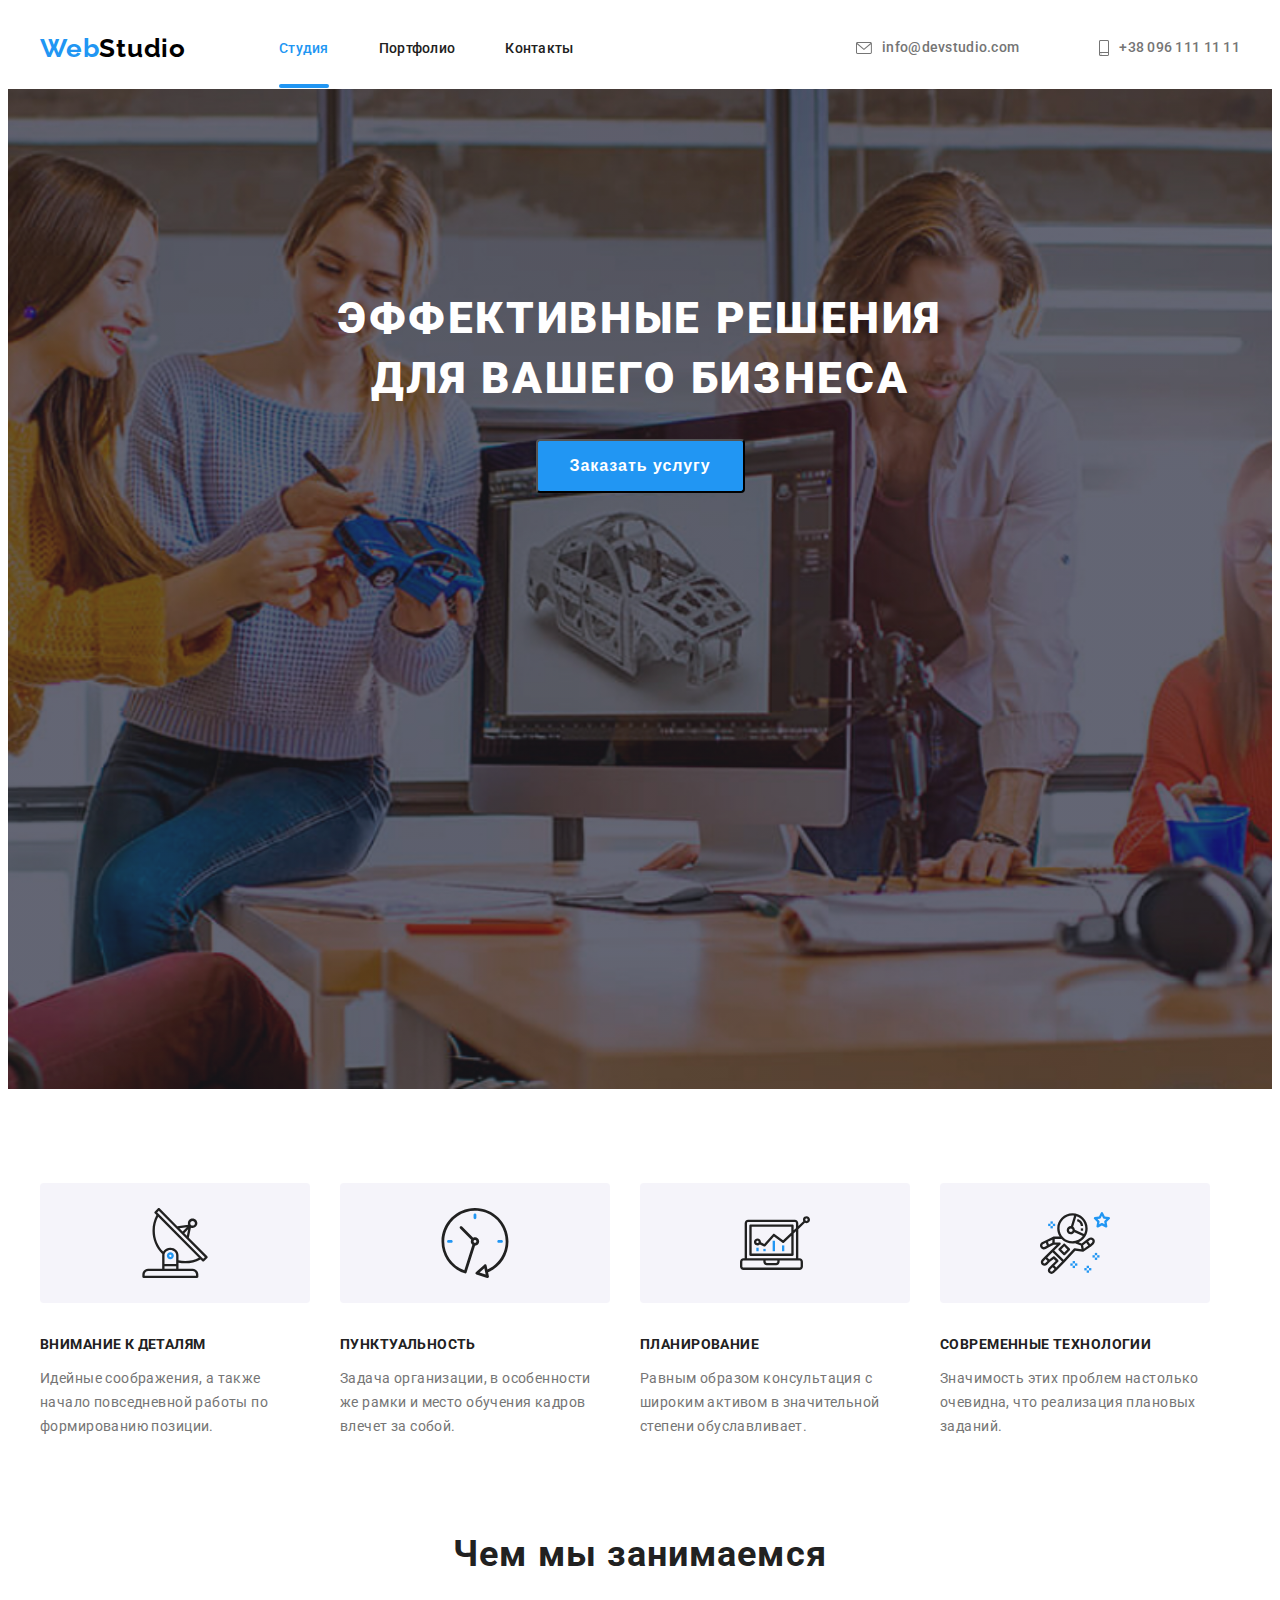
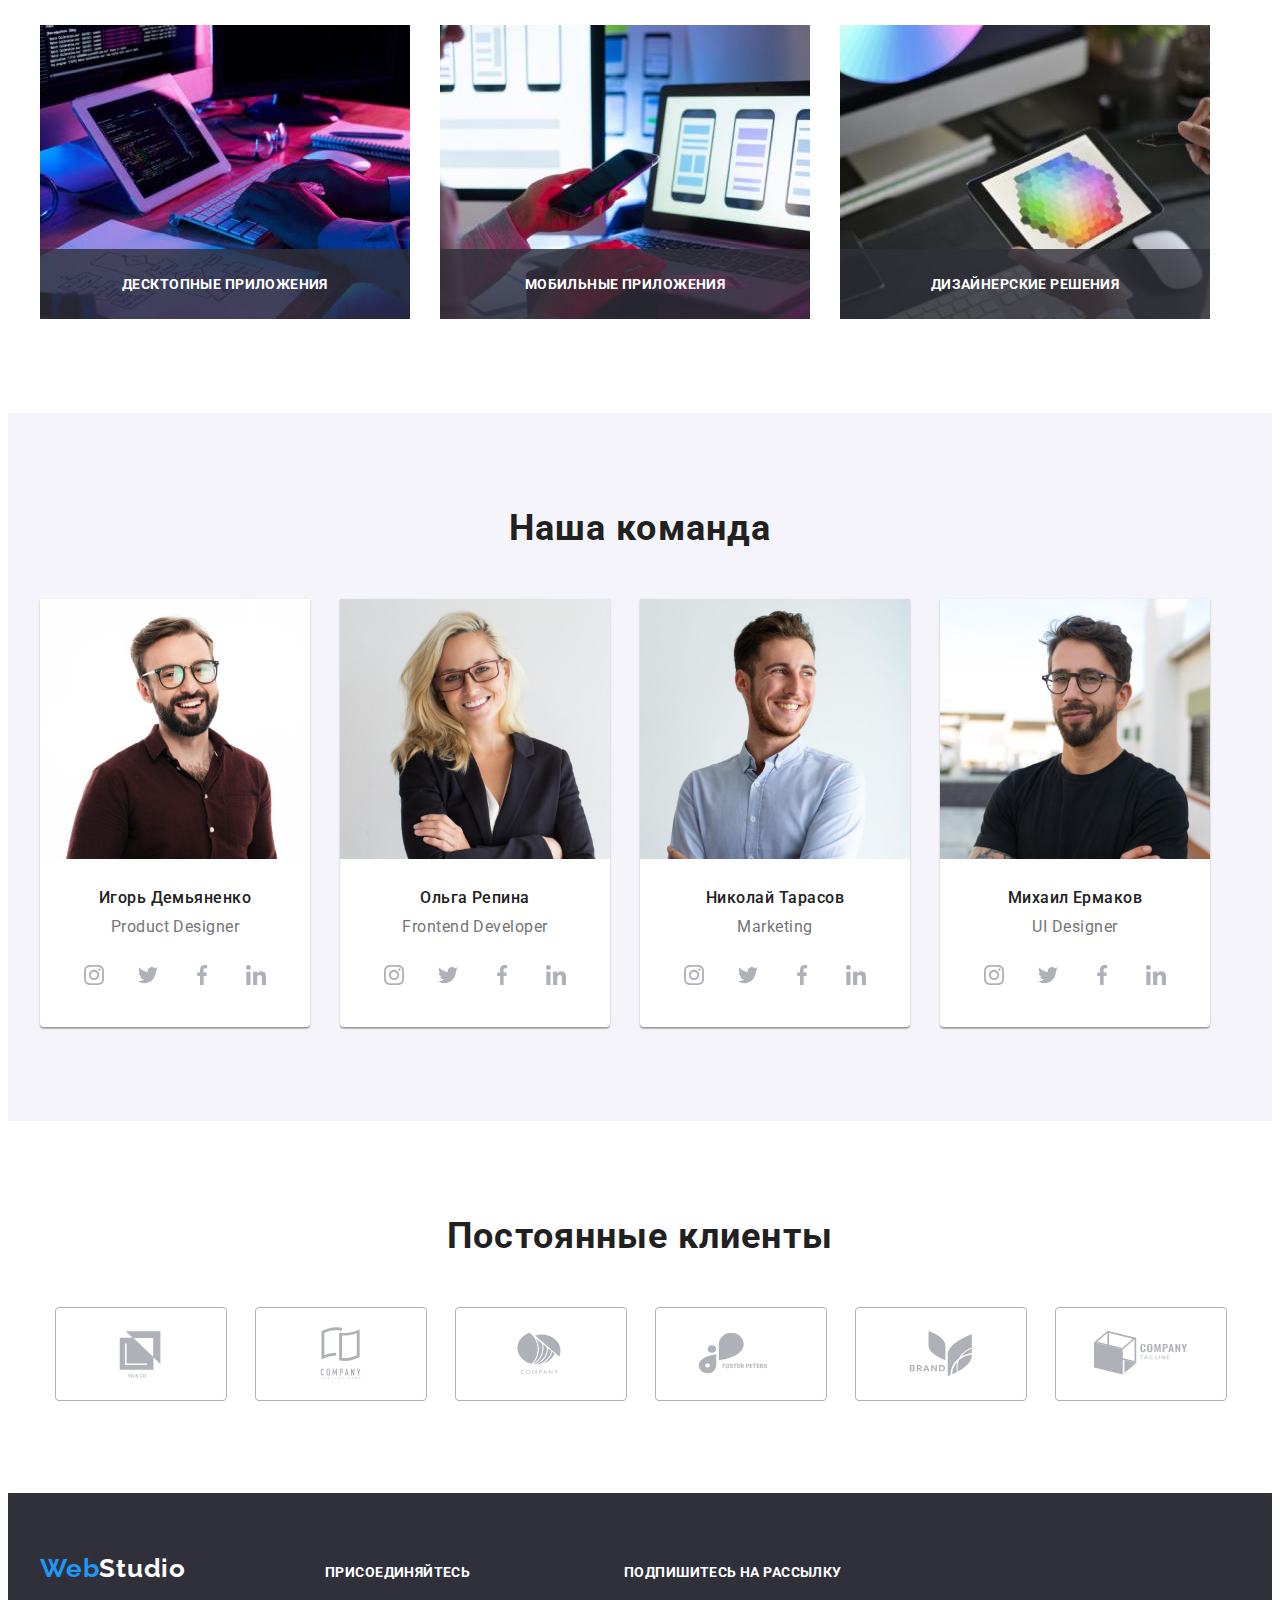
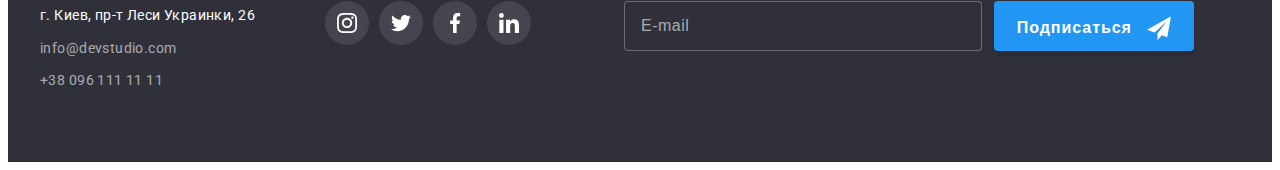
==== commit 0bb0f9d4: "add icon send" ====
--- a/index.html
+++ b/index.html
@@ -309,7 +309,7 @@
                 </li>
               </ul>
             </div>
-          </section>
+      </section>
     </main>
     <!--Постоянные клиенты-->
     <section class="client">
@@ -435,10 +435,11 @@
           name="online-email"
           id="user-email"
           placeholder="E-mail"></label>
-          <button type="submit" class="online-btn">Подписаться</button>
-              <svg class="send-icon" width="24" height="24">
+          <button type="submit" class="online-btn">Подписаться
+            <svg class="send-icon" width="24" height="24">
                         <use href="./images/icons.svg#icon-send"></use>
-                    </svg>
+                    </svg></button>
+              
         </form>
         </div>
       </div>
@@ -467,17 +468,27 @@
                   </div>
                   <div class="modal-field">
                   <label for="user-tel" class="form-input-text">Телефон</label>
+                  <div class="input-wrup">
                   <input type="tel" class="modal-form-input"
                   name="user-tel" id="user-tel"
                   required  
                   >
+                  <svg class="input-icon" width="18" height="18">
+                      <use href="./images/icons.svg#icon-phone"></use>
+                    </svg>
+                    </div>
                   </div>
                   <div class="modal-field">
                   <label for="user-email" class="form-input-text">Почта</label>
+                  <div class="input-wrup">
                   <input type="email" class="modal-form-input"
                   name="user-email" id="user-email"
                   required  
                   >
+                  <svg class="input-icon" width="18" height="18">
+                      <use href="./images/icons.svg#icon-email"></use>
+                    </svg>
+                    </div>
                   </div>
                   <div class="modal-field">
                   <label for="user-comment" class="form-input-text">Комментарий</label>
--- a/css/styles.css
+++ b/css/styles.css
@@ -686,6 +686,12 @@
   margin-bottom: 20px;
 }
 
+.online-form {
+  display: flex;
+  align-items: center;
+  
+}
+
 .online-input {
   width: 358px;
   height: 50px;
@@ -700,7 +706,7 @@
   outline: none;
   font-weight: normal;
   font-size: 16px;
-  line-height: 1.25
+  line-height: 1.25;
   display: flex;
   align-items: center;
   letter-spacing: 0.03em;
@@ -724,20 +730,13 @@
 transition: background-color 250ms cubic-bezier(0.4, 0, 0.2, 1);
 }
 
-.send {
-  position: relative;
-  display: flex;
-}
-
-
-
 .online-btn {
   width: 200px;
   height: 50px;
   margin-left: 12px;
   font-weight: bold;
   font-size: 16px;
-  line-height: 1.88px;
+  line-height: 1.88;
   align-items: center;
   text-align: center;
   letter-spacing: 0.06em;
@@ -748,22 +747,20 @@
   border-radius: 4px;
   transition: background-color 250ms cubic-bezier(0.4, 0, 0.2, 1);
   border: none;
-  position: relative;
-}
-
-.online-btn:hover,
+}
+
+.send-icon {
+  margin-left: 10px;
+  transform: translateY(30%);
+}
+
+/* .online-btn:hover, */
 .online-btn:focus {
   color: var(--main-btn-color);
-  background-color:#188CE8;
+  background-color:#2196F3;
   transition: background-color 250ms cubic-bezier(0.4, 0, 0.2, 1);
 }
-.send-icon {
-  position: absolute;
-  transform: translate(-150%, 50%);
-    
-    
-  
-}
+
 
 /* -------Модальное окно--------- */
 .backdrop {
@@ -809,6 +806,11 @@
     justify-content: center;
 }
 
+.modal-close-icon:hover {
+  fill:var(--accent-color);
+  transition: background-color 250ms cubic-bezier(0.4, 0, 0.2, 1);
+}
+
 .is-hidden {
   visibility: hidden;
   opacity: 0;
@@ -855,6 +857,15 @@
   color: var(--main-text-color);
   font-weight: normal;
   outline: none;
+  transition: background-color 250ms cubic-bezier(0.4, 0, 0.2, 1);
+}
+
+.modal-form-input:focus {
+  border-color: #2196F3;
+}
+
+.modal-form-input:focus + .input-icon {
+  fill: var(--accent-color);
 }
 
 .modal-form-text {
@@ -867,6 +878,7 @@
 border-radius: 4px;
 resize: none;
 padding: 12px 16px;
+outline: none;
 }
 
 .modal-form-text::placeholder {
@@ -877,6 +889,11 @@
 line-height: 1.17;
 letter-spacing: 0.01em;
 color: rgba(117, 117, 117, 0.5);;
+}
+
+.modal-form-text:focus {
+  border-color: #2196F3;
+  transition: background-color 250ms cubic-bezier(0.4, 0, 0.2, 1);
 }
 
 .form-input-text {
@@ -947,14 +964,14 @@
   transition: background-color 250ms cubic-bezier(0.4, 0, 0.2, 1);
 }
 
-/* .btn-modal-btn:hover,
+.btn-modal-btn:hover,
 .btn-modal-btn:focus {
   color: var(--main-btn-color);
   box-shadow: 0px 3px 1px rgba(0, 0, 0, 0.1), 0px 1px 2px rgba(0, 0, 0, 0.08),
     0px 2px 2px rgba(0, 0, 0, 0.12);
   border-radius: 4px;
   background-color:#188CE8;
-} */
+}
 
 /*---------------Портфолио-------*/
 /*---------------Шапка---------*/
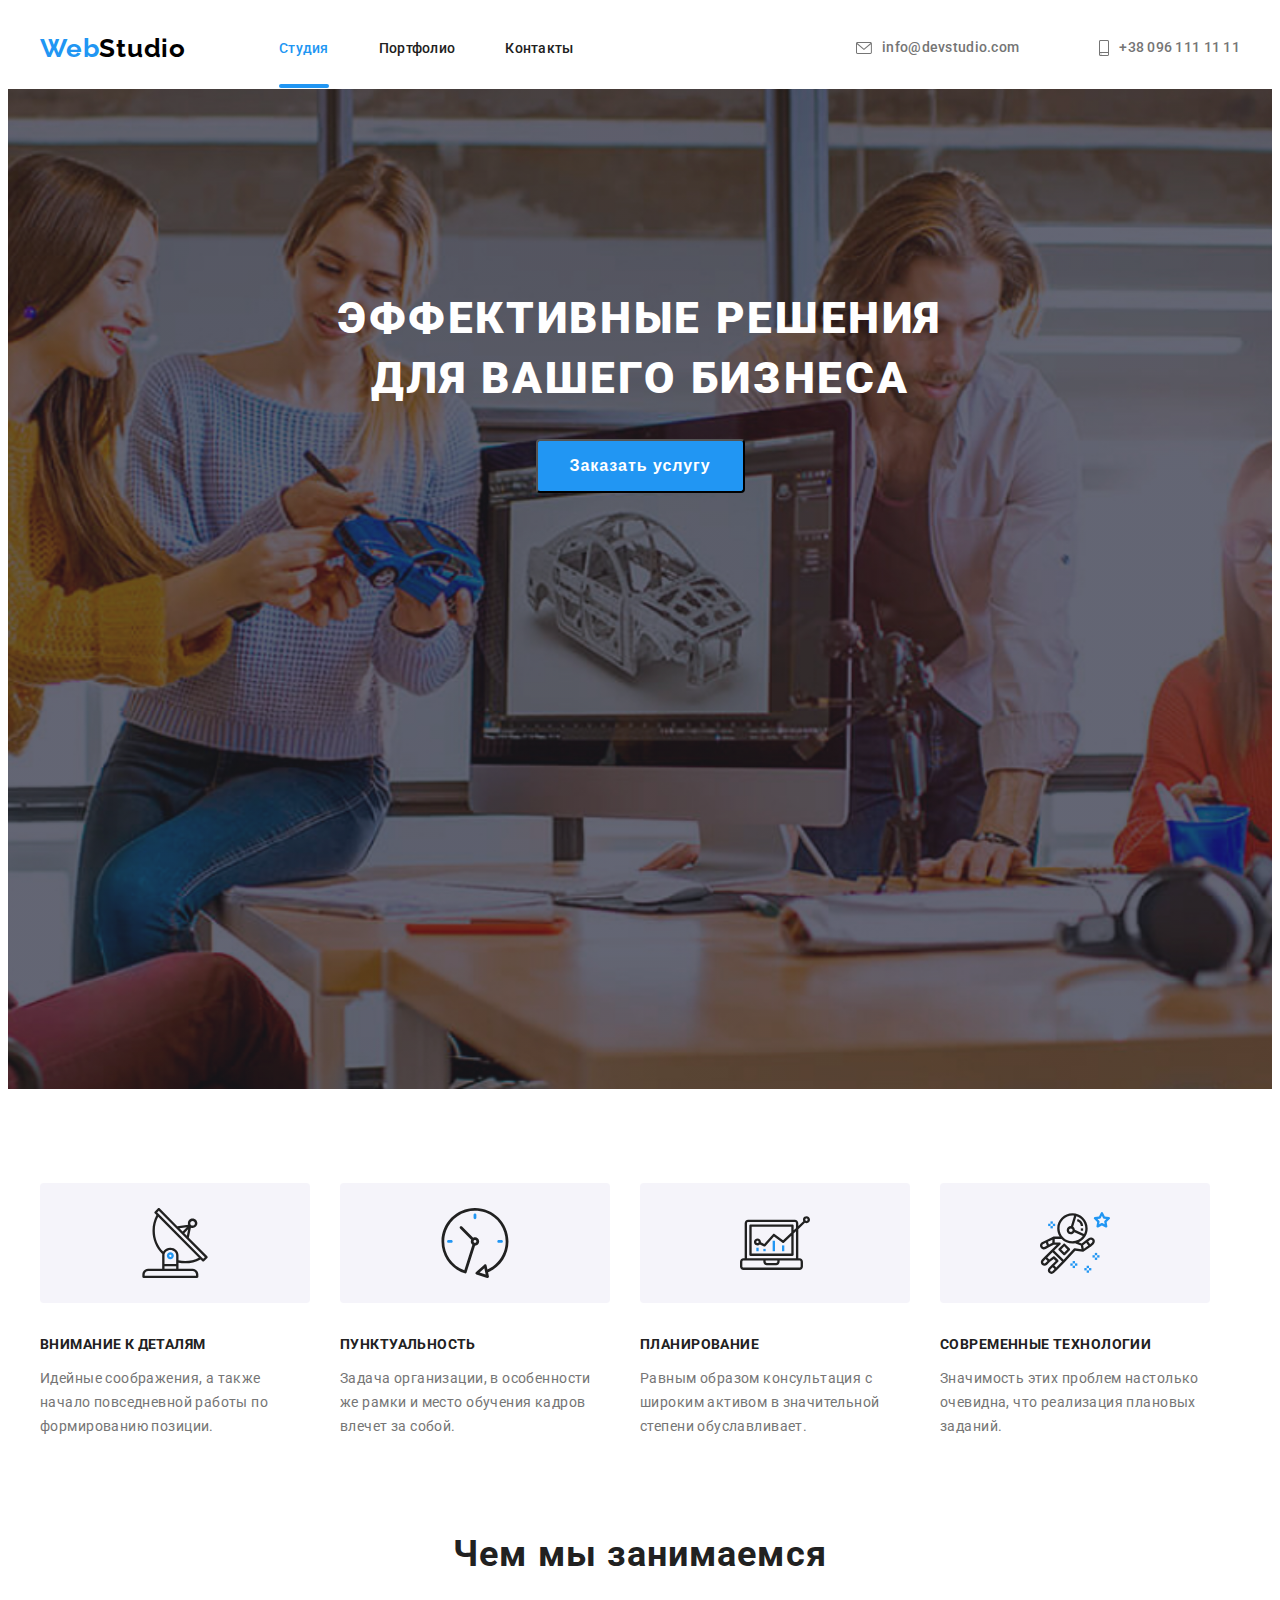
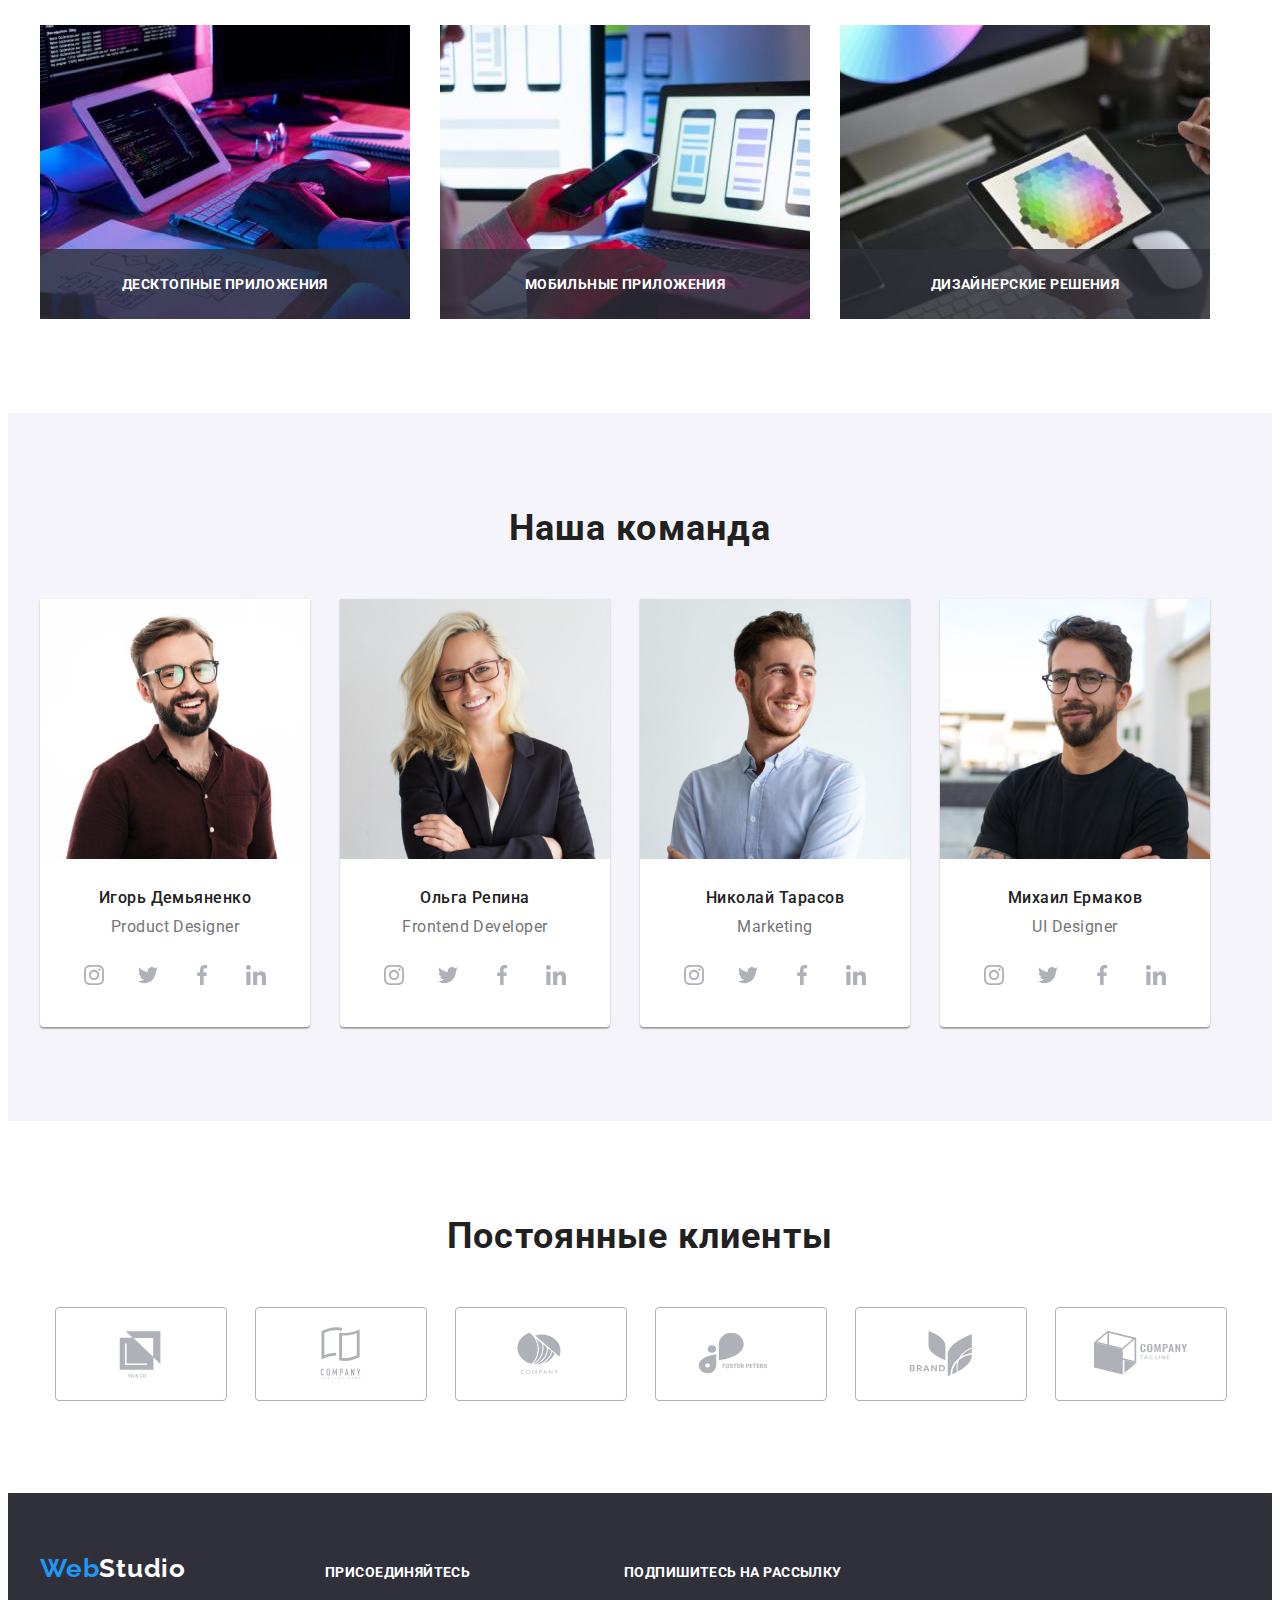
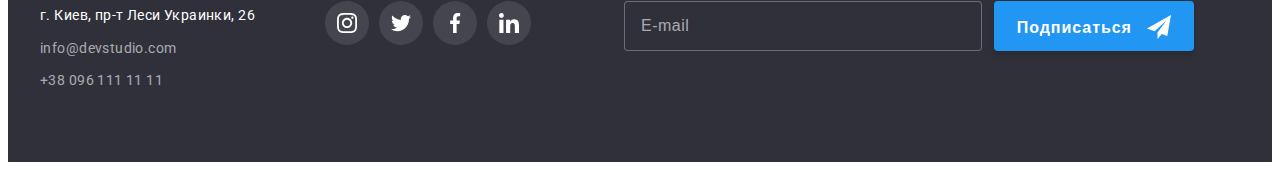
==== commit ffb7e576: "add footer portfolio" ====
--- a/index.html
+++ b/index.html
@@ -439,7 +439,6 @@
             <svg class="send-icon" width="24" height="24">
                         <use href="./images/icons.svg#icon-send"></use>
                     </svg></button>
-              
         </form>
         </div>
       </div>
--- a/css/styles.css
+++ b/css/styles.css
@@ -751,7 +751,7 @@
 
 .send-icon {
   margin-left: 10px;
-  transform: translateY(30%);
+  transform: translateY(25%);
 }
 
 /* .online-btn:hover, */
@@ -852,8 +852,7 @@
   border: 1px solid rgba(33, 33, 33, 0.2);
   box-sizing: border-box;
   border-radius: 4px;
-  padding-left: 15px;
-  padding-right: 12px;
+  padding-left: 42px;
   color: var(--main-text-color);
   font-weight: normal;
   outline: none;
@@ -904,6 +903,7 @@
 line-height: 1.17;
 letter-spacing: 0.01em;
 color: #757575;
+padding-right: 12px;
 margin-bottom: 4px;
 display: block;
 }
